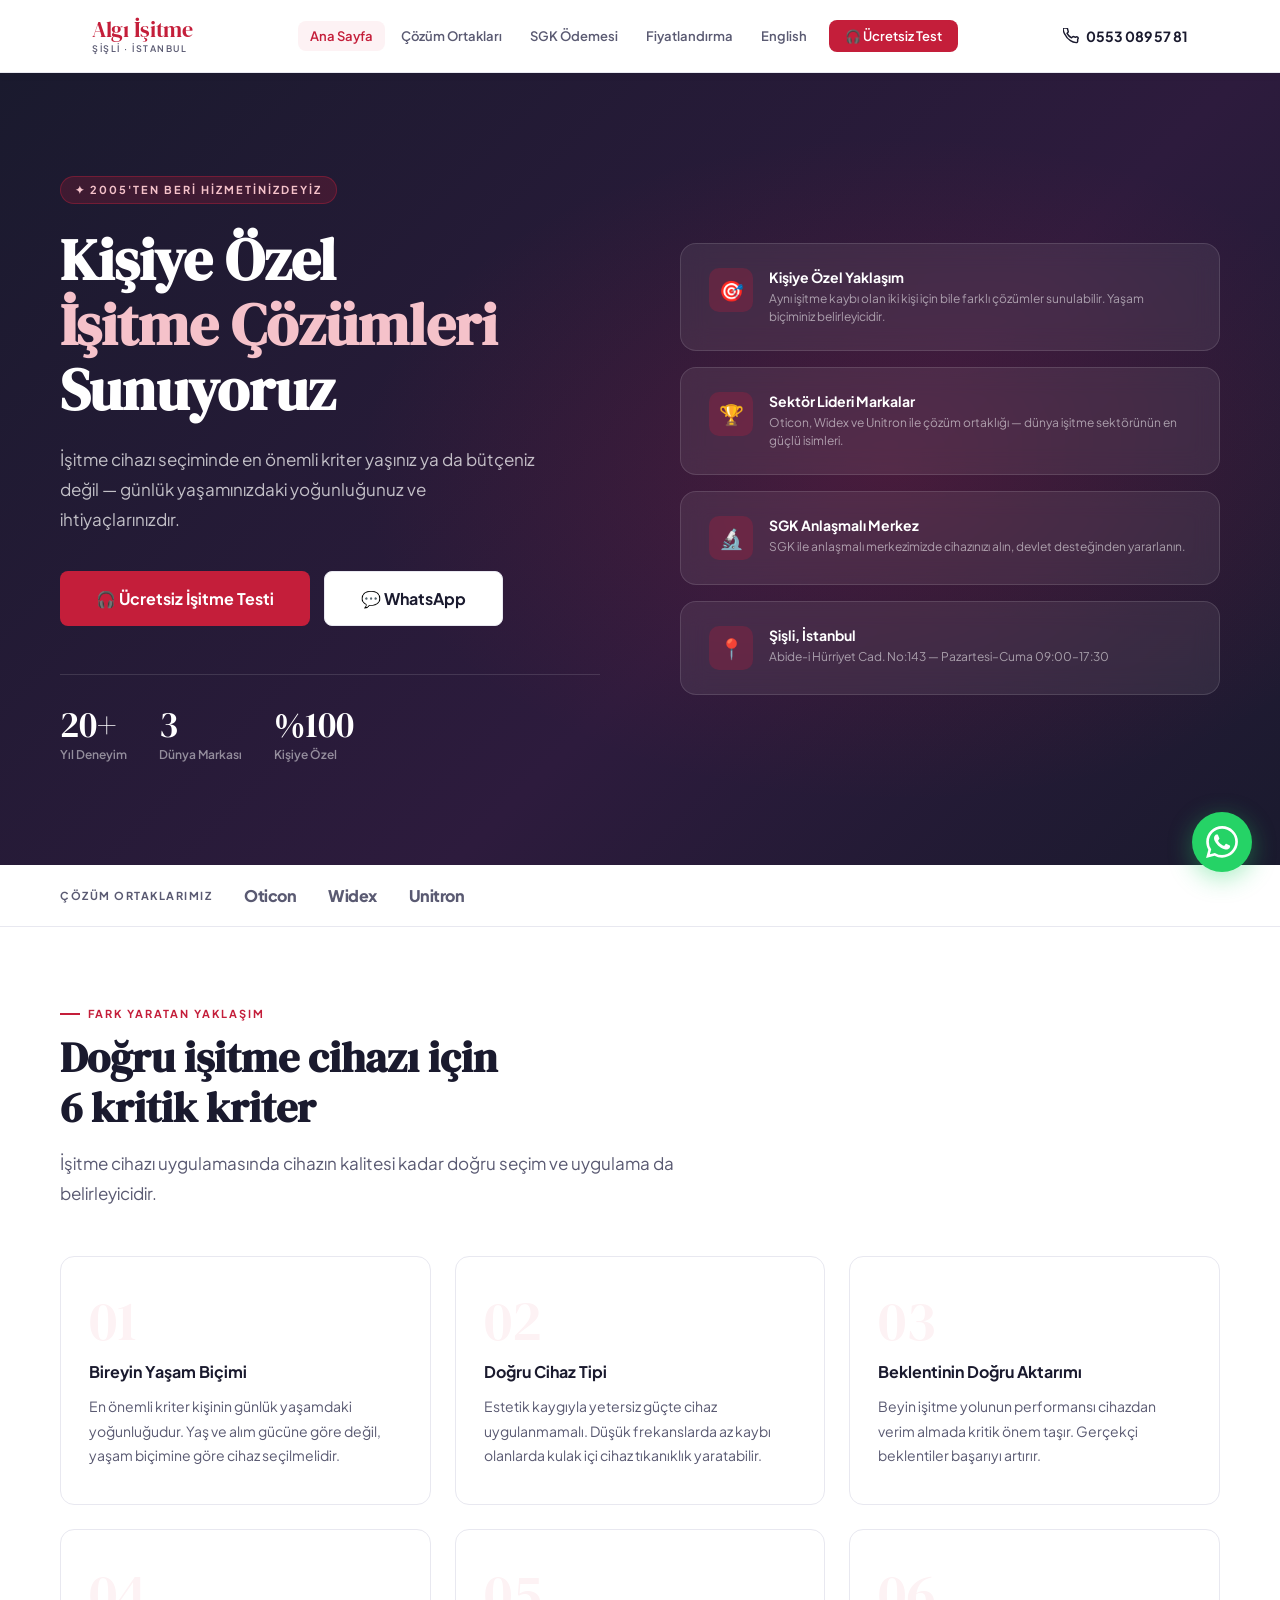
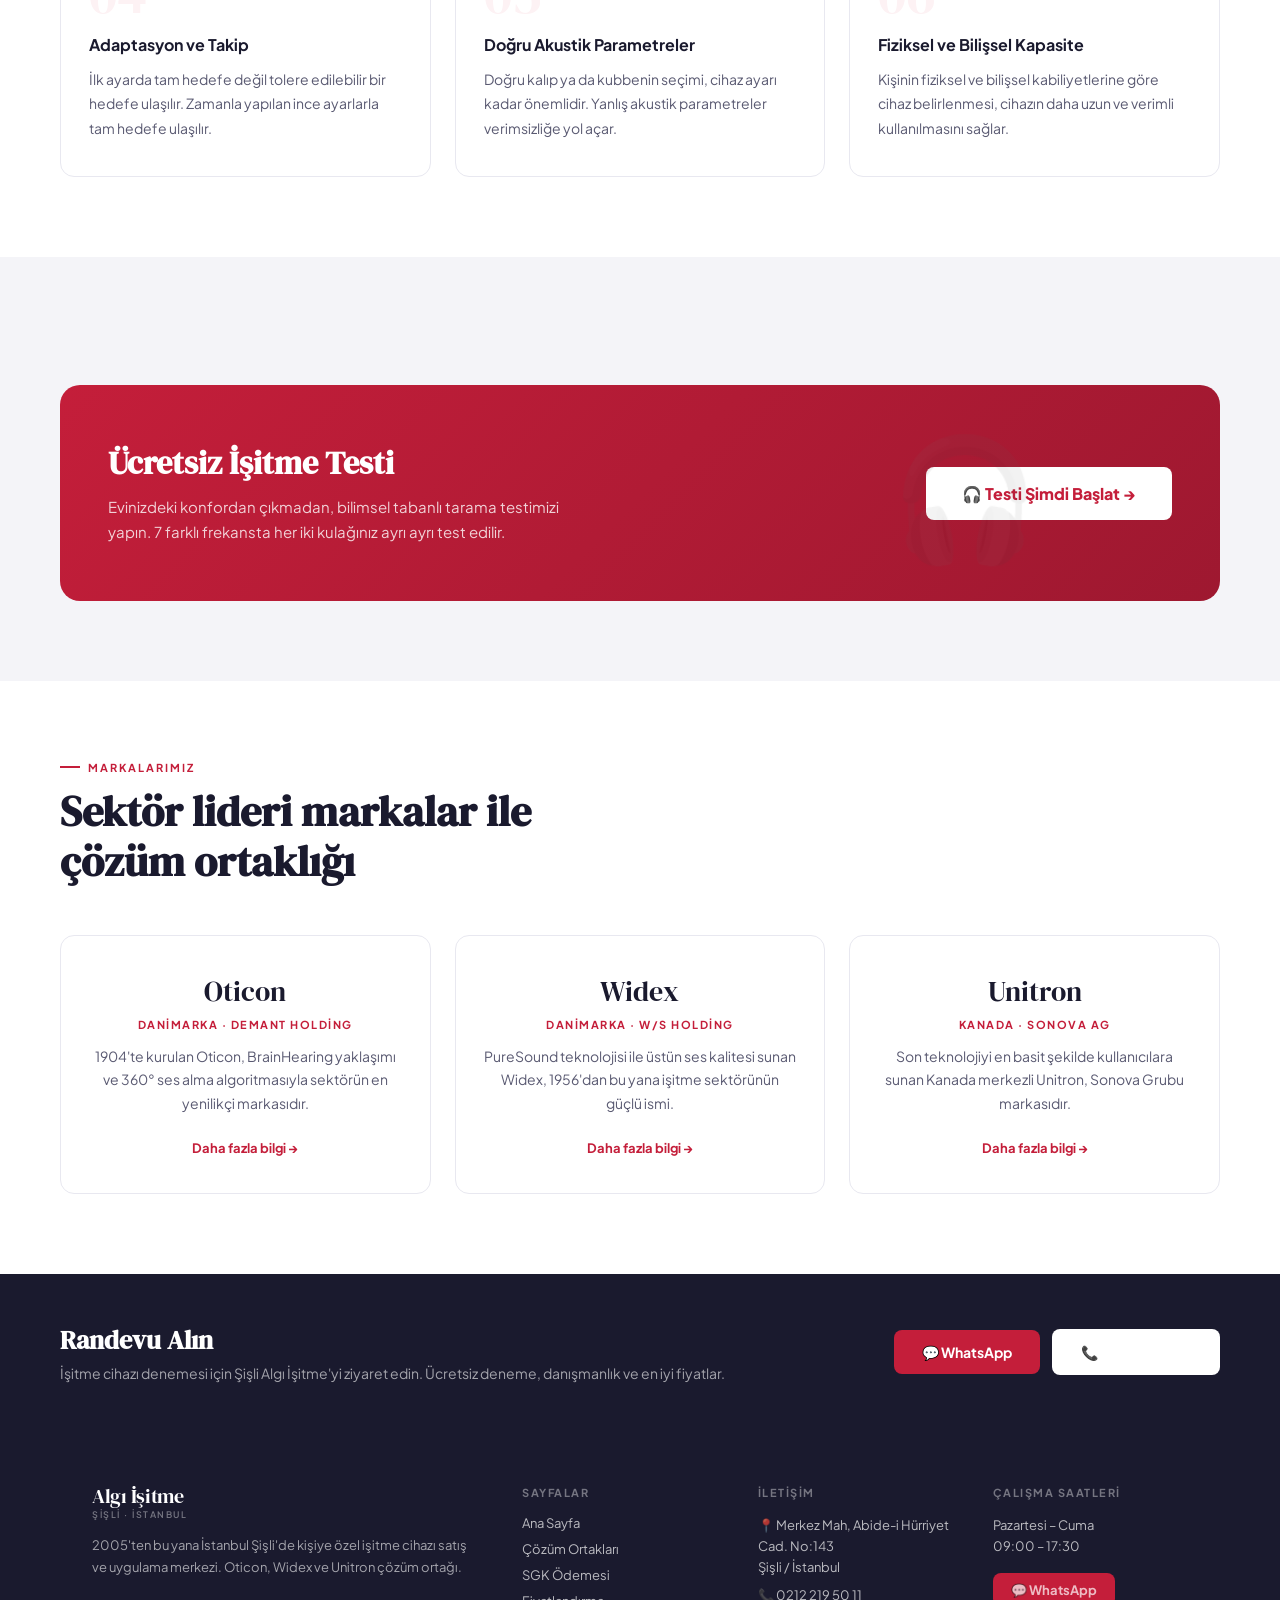
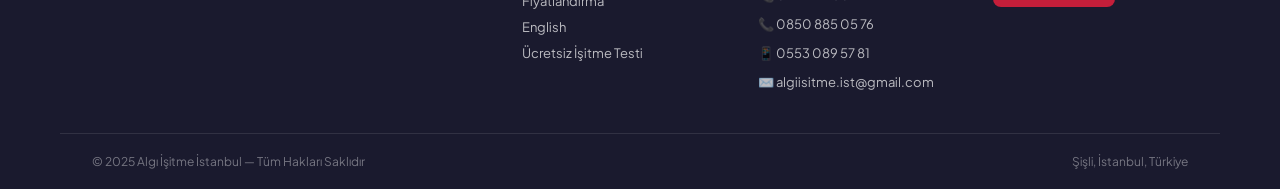
==== index.html @ 09e28bc9 "Add files via upload" ====
<!DOCTYPE html>
<html lang="tr">
<head>
<meta charset="UTF-8">
<meta name="viewport" content="width=device-width, initial-scale=1.0">
<title>Algı İşitme | Kişiye Özel İşitme Çözümleri — Şişli, İstanbul</title>
<meta name="description" content="2005'ten bu yana İstanbul Şişli'de kişiye özel işitme cihazı satış ve uygulama merkezi. Oticon, Widex, Unitron çözüm ortaklığı.">
<link rel="stylesheet" href="_shared.css">
<style>
/* ── HERO ── */
.hero {
  background: linear-gradient(135deg, #1a1a2e 0%, #2d1b3d 60%, #1a1a2e 100%);
  min-height: 88vh;
  display: flex;
  align-items: center;
  padding: 80px 32px;
  position: relative;
  overflow: hidden;
}
.hero::before {
  content: '';
  position: absolute;
  inset: 0;
  background: radial-gradient(ellipse 60% 60% at 70% 50%, rgba(196,30,58,.18) 0%, transparent 70%);
}
.hero-inner {
  max-width: 1160px;
  margin: 0 auto;
  display: grid;
  grid-template-columns: 1fr 1fr;
  gap: 80px;
  align-items: center;
  position: relative;
  z-index: 1;
  width: 100%;
}
.hero-badge {
  display: inline-flex;
  align-items: center;
  gap: 8px;
  background: rgba(196,30,58,.2);
  border: 1px solid rgba(196,30,58,.4);
  color: #f5c2ca;
  font-size: 11px;
  font-weight: 700;
  letter-spacing: 2px;
  text-transform: uppercase;
  padding: 6px 14px;
  border-radius: 20px;
  margin-bottom: 24px;
}
.hero h1 {
  font-family: 'DM Serif Display', serif;
  font-size: clamp(36px, 5vw, 58px);
  color: white;
  line-height: 1.12;
  margin-bottom: 22px;
}
.hero h1 em { color: #f5c2ca; font-style: normal; }
.hero-lead {
  font-size: 17px;
  color: rgba(255,255,255,.72);
  line-height: 1.75;
  margin-bottom: 36px;
  max-width: 480px;
}
.hero-actions { display: flex; gap: 14px; flex-wrap: wrap; }
.hero-stats {
  display: flex;
  gap: 32px;
  margin-top: 48px;
  padding-top: 32px;
  border-top: 1px solid rgba(255,255,255,.12);
}
.hero-stat-num {
  font-family: 'DM Serif Display', serif;
  font-size: 36px;
  color: white;
  line-height: 1;
  margin-bottom: 4px;
}
.hero-stat-lbl { font-size: 12px; color: rgba(255,255,255,.5); font-weight: 600; }

/* Hero sağ taraf - görsel kutu */
.hero-visual {
  display: flex;
  flex-direction: column;
  gap: 16px;
}
.hero-card {
  background: rgba(255,255,255,.07);
  border: 1px solid rgba(255,255,255,.12);
  border-radius: 16px;
  padding: 24px 28px;
  backdrop-filter: blur(12px);
  display: flex;
  align-items: flex-start;
  gap: 16px;
  transition: all .2s;
}
.hero-card:hover { background: rgba(255,255,255,.11); transform: translateX(4px); }
.hero-card-icon {
  width: 44px;
  height: 44px;
  border-radius: 10px;
  background: rgba(196,30,58,.25);
  display: flex;
  align-items: center;
  justify-content: center;
  font-size: 20px;
  flex-shrink: 0;
}
.hero-card-title { font-size: 14px; font-weight: 700; color: white; margin-bottom: 4px; }
.hero-card-text { font-size: 12px; color: rgba(255,255,255,.55); line-height: 1.5; }

/* ── BRANDS ── */
.brands-bar {
  background: var(--white);
  border-bottom: 1px solid var(--border);
  padding: 20px 32px;
}
.brands-inner {
  max-width: 1160px;
  margin: 0 auto;
  display: flex;
  align-items: center;
  gap: 32px;
  flex-wrap: wrap;
}
.brands-label { font-size: 11px; font-weight: 700; letter-spacing: 1.5px; text-transform: uppercase; color: var(--gray-mid); white-space: nowrap; }
.brands-list { display: flex; gap: 32px; align-items: center; flex-wrap: wrap; }
.brand-item { font-size: 16px; font-weight: 800; color: var(--gray-mid); letter-spacing: -.5px; transition: color .15s; }
.brand-item:hover { color: var(--red); }

/* ── ÇÖZÜM KARTLARI ── */
.solutions-grid {
  display: grid;
  grid-template-columns: repeat(3, 1fr);
  gap: 24px;
  margin-top: 48px;
}
.sol-card {
  background: var(--white);
  border-radius: var(--radius);
  padding: 36px 28px;
  border: 1px solid var(--border);
  transition: all .22s;
  position: relative;
  overflow: hidden;
}
.sol-card::before {
  content: '';
  position: absolute;
  top: 0; left: 0; right: 0;
  height: 3px;
  background: var(--red);
  transform: scaleX(0);
  transform-origin: left;
  transition: transform .3s;
}
.sol-card:hover { box-shadow: var(--shadow-md); transform: translateY(-4px); }
.sol-card:hover::before { transform: scaleX(1); }
.sol-num {
  font-family: 'DM Serif Display', serif;
  font-size: 56px;
  color: var(--red-light);
  line-height: 1;
  margin-bottom: 12px;
  user-select: none;
}
.sol-title { font-size: 16px; font-weight: 700; color: var(--gray); margin-bottom: 12px; }
.sol-text { font-size: 14px; color: var(--gray-mid); line-height: 1.75; }

/* ── TEST CTA ── */
.test-cta {
  background: linear-gradient(135deg, var(--red) 0%, #9e1830 100%);
  border-radius: 20px;
  padding: 56px 48px;
  display: flex;
  align-items: center;
  justify-content: space-between;
  gap: 32px;
  flex-wrap: wrap;
  margin-top: 48px;
  position: relative;
  overflow: hidden;
}
.test-cta::before {
  content: '🎧';
  position: absolute;
  right: 180px;
  top: 50%;
  transform: translateY(-50%);
  font-size: 120px;
  opacity: .08;
}
.test-cta h2 {
  font-family: 'DM Serif Display', serif;
  font-size: 32px;
  color: white;
  margin-bottom: 10px;
}
.test-cta p { color: rgba(255,255,255,.8); font-size: 15px; max-width: 480px; line-height: 1.65; }
.test-cta .btn { background: white; color: var(--red); font-weight: 800; }
.test-cta .btn:hover { background: var(--gray); color: white; }

/* ── MARKALAR ── */
.partner-grid {
  display: grid;
  grid-template-columns: repeat(3, 1fr);
  gap: 24px;
  margin-top: 48px;
}
.partner-card {
  background: var(--white);
  border-radius: var(--radius);
  padding: 36px 28px;
  border: 1px solid var(--border);
  text-align: center;
  transition: all .22s;
}
.partner-card:hover { box-shadow: var(--shadow-md); transform: translateY(-3px); }
.partner-name {
  font-family: 'DM Serif Display', serif;
  font-size: 28px;
  color: var(--gray);
  margin-bottom: 8px;
}
.partner-origin { font-size: 11px; font-weight: 700; letter-spacing: 1.5px; text-transform: uppercase; color: var(--red); margin-bottom: 14px; }
.partner-desc { font-size: 14px; color: var(--gray-mid); line-height: 1.7; margin-bottom: 20px; }
.partner-link { font-size: 13px; font-weight: 700; color: var(--red); text-decoration: none; }
.partner-link:hover { text-decoration: underline; }

/* ── İLETİŞİM BANDI ── */
.contact-band {
  background: var(--gray);
  padding: 48px 32px;
}
.contact-band-inner {
  max-width: 1160px;
  margin: 0 auto;
  display: flex;
  align-items: center;
  justify-content: space-between;
  gap: 32px;
  flex-wrap: wrap;
}
.contact-band h3 {
  font-family: 'DM Serif Display', serif;
  font-size: 26px;
  color: white;
  margin-bottom: 6px;
}
.contact-band p { font-size: 14px; color: rgba(255,255,255,.6); }
.contact-band-actions { display: flex; gap: 12px; align-items: center; flex-wrap: wrap; }

@media (max-width: 900px) {
  .hero-inner { grid-template-columns: 1fr; gap: 40px; }
  .hero-visual { display: none; }
  .solutions-grid, .partner-grid { grid-template-columns: 1fr 1fr; }
}
@media (max-width: 600px) {
  .hero { min-height: auto; padding: 60px 20px; }
  .hero-stats { gap: 24px; }
  .solutions-grid, .partner-grid { grid-template-columns: 1fr; }
  .test-cta { padding: 36px 28px; }
  .test-cta h2 { font-size: 24px; }
  .contact-band-inner { flex-direction: column; text-align: center; }
  .brands-inner { gap: 16px; }
}
</style>
</head>
<body>

<!-- HEADER -->
<header class="site-header">
  <div class="header-inner">
    <a href="index.html" class="logo-link">
      <img src="LOGO.png" alt="Algı İşitme" class="logo-img" onerror="this.style.display='none'">
      <div>
        <span class="logo-text">Algı İşitme</span>
        <span class="logo-sub">Şişli · İstanbul</span>
      </div>
    </a>
    <nav id="mainNav">
      <a href="index.html" class="nav-link active">Ana Sayfa</a>
      <a href="cozum-ortaklari.html" class="nav-link">Çözüm Ortakları</a>
      <a href="sgk.html" class="nav-link">SGK Ödemesi</a>
      <a href="fiyatlandirma.html" class="nav-link">Fiyatlandırma</a>
      <a href="english.html" class="nav-link">English</a>
      <a href="isitme-testi.html" class="nav-link nav-cta">🎧 Ücretsiz Test</a>
    </nav>
    <a href="tel:+905530895781" class="phone-header">
      <svg width="16" height="16" viewBox="0 0 24 24" fill="none" stroke="currentColor" stroke-width="2.2" stroke-linecap="round" stroke-linejoin="round"><path d="M22 16.92v3a2 2 0 01-2.18 2 19.79 19.79 0 01-8.63-3.07A19.5 19.5 0 013.07 9.8a19.79 19.79 0 01-3.07-8.67A2 2 0 012 .16h3a2 2 0 012 1.72c.127.96.361 1.903.7 2.81a2 2 0 01-.45 2.11L6.09 8a16 16 0 006.77 6.77l1.27-1.27a2 2 0 012.11-.45c.907.339 1.85.573 2.81.7A2 2 0 0122 16.92z"/></svg>
      <span>0553 089 57 81</span>
    </a>
    <button class="nav-toggle" onclick="document.getElementById('mainNav').classList.toggle('open')" aria-label="Menü">
      <span></span><span></span><span></span>
    </button>
  </div>
</header>

<!-- HERO -->
<section class="hero">
  <div class="hero-inner">
    <div class="hero-content">
      <div class="hero-badge">✦ 2005'ten beri hizmetinizdeyiz</div>
      <h1>Kişiye Özel<br><em>İşitme Çözümleri</em><br>Sunuyoruz</h1>
      <p class="hero-lead">İşitme cihazı seçiminde en önemli kriter yaşınız ya da bütçeniz değil — günlük yaşamınızdaki yoğunluğunuz ve ihtiyaçlarınızdır.</p>
      <div class="hero-actions">
        <a href="isitme-testi.html" class="btn btn-primary btn-lg">🎧 Ücretsiz İşitme Testi</a>
        <a href="https://wa.me/905530895781" class="btn btn-ghost btn-lg" target="_blank">💬 WhatsApp</a>
      </div>
      <div class="hero-stats">
        <div><div class="hero-stat-num">20+</div><div class="hero-stat-lbl">Yıl Deneyim</div></div>
        <div><div class="hero-stat-num">3</div><div class="hero-stat-lbl">Dünya Markası</div></div>
        <div><div class="hero-stat-num">%100</div><div class="hero-stat-lbl">Kişiye Özel</div></div>
      </div>
    </div>
    <div class="hero-visual">
      <div class="hero-card">
        <div class="hero-card-icon">🎯</div>
        <div>
          <div class="hero-card-title">Kişiye Özel Yaklaşım</div>
          <div class="hero-card-text">Aynı işitme kaybı olan iki kişi için bile farklı çözümler sunulabilir. Yaşam biçiminiz belirleyicidir.</div>
        </div>
      </div>
      <div class="hero-card">
        <div class="hero-card-icon">🏆</div>
        <div>
          <div class="hero-card-title">Sektör Lideri Markalar</div>
          <div class="hero-card-text">Oticon, Widex ve Unitron ile çözüm ortaklığı — dünya işitme sektörünün en güçlü isimleri.</div>
        </div>
      </div>
      <div class="hero-card">
        <div class="hero-card-icon">🔬</div>
        <div>
          <div class="hero-card-title">SGK Anlaşmalı Merkez</div>
          <div class="hero-card-text">SGK ile anlaşmalı merkezimizde cihazınızı alın, devlet desteğinden yararlanın.</div>
        </div>
      </div>
      <div class="hero-card">
        <div class="hero-card-icon">📍</div>
        <div>
          <div class="hero-card-title">Şişli, İstanbul</div>
          <div class="hero-card-text">Abide-i Hürriyet Cad. No:143 — Pazartesi–Cuma 09:00–17:30</div>
        </div>
      </div>
    </div>
  </div>
</section>

<!-- BRANDS BAR -->
<div class="brands-bar">
  <div class="brands-inner">
    <span class="brands-label">Çözüm Ortaklarımız</span>
    <div class="brands-list">
      <span class="brand-item">Oticon</span>
      <span class="brand-item">Widex</span>
      <span class="brand-item">Unitron</span>
    </div>
  </div>
</div>

<!-- ÇÖZÜM YAKLAŞIMI -->
<section class="section section-white">
  <div class="section-inner">
    <div class="section-label">Fark Yaratan Yaklaşım</div>
    <h2 class="section-title">Doğru işitme cihazı için<br>6 kritik kriter</h2>
    <p class="section-lead">İşitme cihazı uygulamasında cihazın kalitesi kadar doğru seçim ve uygulama da belirleyicidir.</p>

    <div class="solutions-grid">
      <div class="sol-card">
        <div class="sol-num">01</div>
        <div class="sol-title">Bireyin Yaşam Biçimi</div>
        <div class="sol-text">En önemli kriter kişinin günlük yaşamdaki yoğunluğudur. Yaş ve alım gücüne göre değil, yaşam biçimine göre cihaz seçilmelidir.</div>
      </div>
      <div class="sol-card">
        <div class="sol-num">02</div>
        <div class="sol-title">Doğru Cihaz Tipi</div>
        <div class="sol-text">Estetik kaygıyla yetersiz güçte cihaz uygulanmamalı. Düşük frekanslarda az kaybı olanlarda kulak içi cihaz tıkanıklık yaratabilir.</div>
      </div>
      <div class="sol-card">
        <div class="sol-num">03</div>
        <div class="sol-title">Beklentinin Doğru Aktarımı</div>
        <div class="sol-text">Beyin işitme yolunun performansı cihazdan verim almada kritik önem taşır. Gerçekçi beklentiler başarıyı artırır.</div>
      </div>
      <div class="sol-card">
        <div class="sol-num">04</div>
        <div class="sol-title">Adaptasyon ve Takip</div>
        <div class="sol-text">İlk ayarda tam hedefe değil tolere edilebilir bir hedefe ulaşılır. Zamanla yapılan ince ayarlarla tam hedefe ulaşılır.</div>
      </div>
      <div class="sol-card">
        <div class="sol-num">05</div>
        <div class="sol-title">Doğru Akustik Parametreler</div>
        <div class="sol-text">Doğru kalıp ya da kubbenin seçimi, cihaz ayarı kadar önemlidir. Yanlış akustik parametreler verimsizliğe yol açar.</div>
      </div>
      <div class="sol-card">
        <div class="sol-num">06</div>
        <div class="sol-title">Fiziksel ve Bilişsel Kapasite</div>
        <div class="sol-text">Kişinin fiziksel ve bilişsel kabiliyetlerine göre cihaz belirlenmesi, cihazın daha uzun ve verimli kullanılmasını sağlar.</div>
      </div>
    </div>
  </div>
</section>

<!-- ÜCRETSİZ TEST CTA -->
<section class="section section-gray">
  <div class="section-inner">
    <div class="test-cta">
      <div>
        <h2>Ücretsiz İşitme Testi</h2>
        <p>Evinizdeki konfordan çıkmadan, bilimsel tabanlı tarama testimizi yapın. 7 farklı frekansta her iki kulağınız ayrı ayrı test edilir.</p>
      </div>
      <a href="isitme-testi.html" class="btn btn-lg">🎧 Testi Şimdi Başlat →</a>
    </div>
  </div>
</section>

<!-- ÇÖZÜM ORTAKLARI -->
<section class="section section-white">
  <div class="section-inner">
    <div class="section-label">Markalarımız</div>
    <h2 class="section-title">Sektör lideri markalar ile<br>çözüm ortaklığı</h2>
    <div class="partner-grid">
      <div class="partner-card">
        <div class="partner-name">Oticon</div>
        <div class="partner-origin">Danimarka · Demant Holding</div>
        <p class="partner-desc">1904'te kurulan Oticon, BrainHearing yaklaşımı ve 360° ses alma algoritmasıyla sektörün en yenilikçi markasıdır.</p>
        <a href="cozum-ortaklari.html" class="partner-link">Daha fazla bilgi →</a>
      </div>
      <div class="partner-card">
        <div class="partner-name">Widex</div>
        <div class="partner-origin">Danimarka · W/S Holding</div>
        <p class="partner-desc">PureSound teknolojisi ile üstün ses kalitesi sunan Widex, 1956'dan bu yana işitme sektörünün güçlü ismi.</p>
        <a href="cozum-ortaklari.html" class="partner-link">Daha fazla bilgi →</a>
      </div>
      <div class="partner-card">
        <div class="partner-name">Unitron</div>
        <div class="partner-origin">Kanada · Sonova AG</div>
        <p class="partner-desc">Son teknolojiyi en basit şekilde kullanıcılara sunan Kanada merkezli Unitron, Sonova Grubu markasıdır.</p>
        <a href="cozum-ortaklari.html" class="partner-link">Daha fazla bilgi →</a>
      </div>
    </div>
  </div>
</section>

<!-- İLETİŞİM BANDI -->
<div class="contact-band">
  <div class="contact-band-inner">
    <div>
      <h3>Randevu Alın</h3>
      <p>İşitme cihazı denemesi için Şişli Algı İşitme'yi ziyaret edin. Ücretsiz deneme, danışmanlık ve en iyi fiyatlar.</p>
    </div>
    <div class="contact-band-actions">
      <a href="https://wa.me/905530895781" class="btn btn-primary" target="_blank">💬 WhatsApp</a>
      <a href="tel:+902122195011" class="btn btn-ghost" style="color:white;border-color:rgba(255,255,255,.3)">📞 0212 219 50 11</a>
    </div>
  </div>
</div>

<!-- FOOTER -->
<footer class="site-footer">
  <div class="footer-inner">
    <div class="footer-brand">
      <div class="logo-link" style="margin-bottom:14px">
        <div>
          <span class="logo-text">Algı İşitme</span>
          <span class="logo-sub" style="color:rgba(255,255,255,.4)">Şişli · İstanbul</span>
        </div>
      </div>
      <p>2005'ten bu yana İstanbul Şişli'de kişiye özel işitme cihazı satış ve uygulama merkezi. Oticon, Widex ve Unitron çözüm ortağı.</p>
    </div>
    <div class="footer-col">
      <h4>Sayfalar</h4>
      <a href="index.html">Ana Sayfa</a>
      <a href="cozum-ortaklari.html">Çözüm Ortakları</a>
      <a href="sgk.html">SGK Ödemesi</a>
      <a href="fiyatlandirma.html">Fiyatlandırma</a>
      <a href="english.html">English</a>
      <a href="isitme-testi.html">Ücretsiz İşitme Testi</a>
    </div>
    <div class="footer-col">
      <h4>İletişim</h4>
      <div class="footer-contact">📍 Merkez Mah, Abide-i Hürriyet Cad. No:143<br>Şişli / İstanbul</div>
      <div class="footer-contact">📞 0212 219 50 11</div>
      <div class="footer-contact">📞 0850 885 05 76</div>
      <div class="footer-contact">📱 0553 089 57 81</div>
      <div class="footer-contact">✉️ algiisitme.ist@gmail.com</div>
    </div>
    <div class="footer-col">
      <h4>Çalışma Saatleri</h4>
      <div class="footer-contact">Pazartesi – Cuma<br>09:00 – 17:30</div>
      <div style="margin-top:16px">
        <a href="https://wa.me/905530895781" class="btn btn-primary btn-sm" target="_blank" style="display:inline-flex">💬 WhatsApp</a>
      </div>
    </div>
  </div>
  <div class="footer-bottom">
    <span>© 2025 Algı İşitme İstanbul — Tüm Hakları Saklıdır</span>
    <span>Şişli, İstanbul, Türkiye</span>
  </div>
</footer>

<!-- WhatsApp Float -->
<a href="https://wa.me/905530895781" class="wa-float" target="_blank" title="WhatsApp ile ulaşın">
  <svg viewBox="0 0 24 24" xmlns="http://www.w3.org/2000/svg"><path d="M17.472 14.382c-.297-.149-1.758-.867-2.03-.967-.273-.099-.471-.148-.67.15-.197.297-.767.966-.94 1.164-.173.199-.347.223-.644.075-.297-.15-1.255-.463-2.39-1.475-.883-.788-1.48-1.761-1.653-2.059-.173-.297-.018-.458.13-.606.134-.133.298-.347.446-.52.149-.174.198-.298.298-.497.099-.198.05-.371-.025-.52-.075-.149-.669-1.612-.916-2.207-.242-.579-.487-.5-.669-.51-.173-.008-.371-.01-.57-.01-.198 0-.52.074-.792.372-.272.297-1.04 1.016-1.04 2.479 0 1.462 1.065 2.875 1.213 3.074.149.198 2.096 3.2 5.077 4.487.709.306 1.262.489 1.694.625.712.227 1.36.195 1.871.118.571-.085 1.758-.719 2.006-1.413.248-.694.248-1.289.173-1.413-.074-.124-.272-.198-.57-.347m-5.421 7.403h-.004a9.87 9.87 0 01-5.031-1.378l-.361-.214-3.741.982.998-3.648-.235-.374a9.86 9.86 0 01-1.51-5.26c.001-5.45 4.436-9.884 9.888-9.884 2.64 0 5.122 1.03 6.988 2.898a9.825 9.825 0 012.893 6.994c-.003 5.45-4.437 9.884-9.885 9.884m8.413-18.297A11.815 11.815 0 0012.05 0C5.495 0 .16 5.335.157 11.892c0 2.096.547 4.142 1.588 5.945L.057 24l6.305-1.654a11.882 11.882 0 005.683 1.448h.005c6.554 0 11.89-5.335 11.893-11.893a11.821 11.821 0 00-3.48-8.413z"/></svg>
</a>

</body>
</html>
---- _shared.css ----
/* ═══════════════════════════════════════════
   ALGI İŞİTME — SHARED STYLES
   ═══════════════════════════════════════════ */
@import url('https://fonts.googleapis.com/css2?family=Plus+Jakarta+Sans:wght@400;500;600;700;800&family=DM+Serif+Display:ital@0;1&display=swap');

:root {
  --red: #C41E3A;
  --red-dark: #9e1830;
  --red-light: #fdf2f4;
  --red-mid: #f5c2ca;
  --gray: #1a1a2e;
  --gray-mid: #5a5a72;
  --gray-light: #f4f4f8;
  --border: #e8e8f0;
  --white: #ffffff;
  --success: #0a7c4e;
  --success-light: #ecfaf4;
  --warning: #b45309;
  --warning-light: #fffbeb;
  --shadow-sm: 0 2px 8px rgba(26,26,46,.06);
  --shadow-md: 0 4px 24px rgba(26,26,46,.10);
  --shadow-lg: 0 12px 48px rgba(26,26,46,.14);
  --radius: 14px;
  --radius-sm: 8px;
}

*, *::before, *::after { margin: 0; padding: 0; box-sizing: border-box; }

html { scroll-behavior: smooth; }

body {
  font-family: 'Plus Jakarta Sans', sans-serif;
  background: #f8f8fc;
  color: var(--gray);
  min-height: 100vh;
  display: flex;
  flex-direction: column;
  -webkit-font-smoothing: antialiased;
}

/* ── HEADER ── */
.site-header {
  background: var(--white);
  border-bottom: 1px solid var(--border);
  position: sticky;
  top: 0;
  z-index: 200;
  box-shadow: var(--shadow-sm);
}
.header-inner {
  max-width: 1160px;
  margin: 0 auto;
  padding: 0 32px;
  height: 72px;
  display: flex;
  align-items: center;
  justify-content: space-between;
  gap: 24px;
}
.logo-link {
  display: flex;
  align-items: center;
  gap: 12px;
  text-decoration: none;
  flex-shrink: 0;
}
.logo-img {
  height: 48px;
  object-fit: contain;
  mix-blend-mode: multiply;
}
.logo-text {
  font-family: 'DM Serif Display', serif;
  font-size: 22px;
  color: var(--red);
  letter-spacing: -.3px;
  line-height: 1;
}
.logo-sub {
  font-size: 9px;
  font-weight: 600;
  letter-spacing: 1.5px;
  text-transform: uppercase;
  color: var(--gray-mid);
  display: block;
  margin-top: 2px;
}

nav { display: flex; align-items: center; gap: 4px; }
.nav-link {
  font-size: 13px;
  font-weight: 600;
  color: var(--gray-mid);
  text-decoration: none;
  padding: 7px 12px;
  border-radius: var(--radius-sm);
  transition: all .18s;
  white-space: nowrap;
}
.nav-link:hover { color: var(--red); background: var(--red-light); }
.nav-link.active { color: var(--red); background: var(--red-light); }
.nav-link.nav-cta {
  background: var(--red);
  color: var(--white);
  padding: 8px 16px;
  margin-left: 6px;
}
.nav-link.nav-cta:hover { background: var(--red-dark); transform: translateY(-1px); box-shadow: 0 4px 16px rgba(196,30,58,.3); }

/* Mobile nav toggle */
.nav-toggle { display: none; background: none; border: none; cursor: pointer; padding: 4px; }
.nav-toggle span {
  display: block; width: 24px; height: 2px; background: var(--gray);
  margin: 5px 0; border-radius: 2px; transition: all .2s;
}

.phone-header {
  display: flex;
  align-items: center;
  gap: 7px;
  font-size: 14px;
  font-weight: 700;
  color: var(--gray);
  text-decoration: none;
  white-space: nowrap;
}
.phone-header:hover { color: var(--red); }

/* ── FOOTER ── */
.site-footer {
  background: var(--gray);
  color: rgba(255,255,255,.75);
  margin-top: auto;
}
.footer-inner {
  max-width: 1160px;
  margin: 0 auto;
  padding: 56px 32px 32px;
  display: grid;
  grid-template-columns: 2fr 1fr 1fr 1fr;
  gap: 40px;
}
.footer-brand .logo-text { color: #fff; font-size: 20px; }
.footer-brand .logo-sub { color: rgba(255,255,255,.5); }
.footer-brand p { font-size: 13px; line-height: 1.7; margin-top: 14px; color: rgba(255,255,255,.6); }
.footer-col h4 { font-size: 11px; font-weight: 700; letter-spacing: 1.5px; text-transform: uppercase; color: rgba(255,255,255,.4); margin-bottom: 16px; }
.footer-col a {
  display: block; font-size: 13px; color: rgba(255,255,255,.7);
  text-decoration: none; margin-bottom: 10px; transition: color .15s;
}
.footer-col a:hover { color: #fff; }
.footer-col .footer-contact { font-size: 13px; color: rgba(255,255,255,.7); margin-bottom: 8px; line-height: 1.6; }
.footer-bottom {
  max-width: 1160px;
  margin: 0 auto;
  padding: 20px 32px;
  border-top: 1px solid rgba(255,255,255,.1);
  display: flex;
  justify-content: space-between;
  align-items: center;
  font-size: 12px;
  color: rgba(255,255,255,.4);
  flex-wrap: wrap;
  gap: 8px;
}

/* ── BUTTONS ── */
.btn {
  display: inline-flex;
  align-items: center;
  gap: 8px;
  padding: 13px 28px;
  border-radius: var(--radius-sm);
  font-family: 'Plus Jakarta Sans', sans-serif;
  font-size: 14px;
  font-weight: 700;
  cursor: pointer;
  border: none;
  text-decoration: none;
  transition: all .2s;
  white-space: nowrap;
}
.btn-primary { background: var(--red); color: var(--white); }
.btn-primary:hover { background: var(--red-dark); transform: translateY(-2px); box-shadow: 0 8px 24px rgba(196,30,58,.3); }
.btn-outline { background: transparent; color: var(--red); border: 2px solid var(--red); }
.btn-outline:hover { background: var(--red); color: var(--white); }
.btn-ghost { background: var(--white); color: var(--gray); border: 1.5px solid var(--border); }
.btn-ghost:hover { border-color: var(--red); color: var(--red); }
.btn-lg { padding: 16px 36px; font-size: 16px; }
.btn-sm { padding: 9px 18px; font-size: 13px; }

/* ── PAGE HEADER ── */
.page-hero {
  background: linear-gradient(135deg, var(--gray) 0%, #2d1b3d 100%);
  color: white;
  padding: 64px 32px 56px;
  text-align: center;
}
.page-hero-inner { max-width: 760px; margin: 0 auto; }
.page-badge {
  display: inline-flex;
  align-items: center;
  gap: 6px;
  font-size: 11px;
  font-weight: 700;
  letter-spacing: 2px;
  text-transform: uppercase;
  color: var(--red-mid);
  margin-bottom: 16px;
}
.page-badge::before { content: ''; display: block; width: 20px; height: 2px; background: var(--red); }
.page-hero h1 {
  font-family: 'DM Serif Display', serif;
  font-size: clamp(32px, 5vw, 52px);
  line-height: 1.15;
  margin-bottom: 16px;
}
.page-hero p { font-size: 17px; color: rgba(255,255,255,.75); line-height: 1.7; }

/* ── SECTION ── */
.section { padding: 80px 32px; }
.section-inner { max-width: 1160px; margin: 0 auto; }
.section-sm { padding: 48px 32px; }
.section-gray { background: var(--gray-light); }
.section-white { background: var(--white); }

.section-label {
  font-size: 11px;
  font-weight: 700;
  letter-spacing: 2px;
  text-transform: uppercase;
  color: var(--red);
  margin-bottom: 12px;
  display: flex;
  align-items: center;
  gap: 8px;
}
.section-label::before { content: ''; display: block; width: 20px; height: 2px; background: var(--red); }
.section-title {
  font-family: 'DM Serif Display', serif;
  font-size: clamp(28px, 4vw, 42px);
  line-height: 1.2;
  color: var(--gray);
  margin-bottom: 16px;
}
.section-lead { font-size: 17px; color: var(--gray-mid); line-height: 1.75; max-width: 640px; }

/* ── CARDS ── */
.card {
  background: var(--white);
  border-radius: var(--radius);
  padding: 32px;
  box-shadow: var(--shadow-sm);
  border: 1px solid var(--border);
  transition: all .22s;
}
.card:hover { box-shadow: var(--shadow-md); transform: translateY(-3px); }

/* ── WHATSAPP FLOAT ── */
.wa-float {
  position: fixed;
  bottom: 28px;
  right: 28px;
  width: 60px;
  height: 60px;
  border-radius: 50%;
  background: #25D366;
  display: flex;
  align-items: center;
  justify-content: center;
  box-shadow: 0 6px 24px rgba(37,211,102,.4);
  z-index: 999;
  transition: all .2s;
  text-decoration: none;
}
.wa-float:hover { transform: scale(1.1); box-shadow: 0 10px 32px rgba(37,211,102,.5); }
.wa-float svg { width: 32px; height: 32px; fill: white; }

/* ── RESPONSIVE ── */
@media (max-width: 900px) {
  .footer-inner { grid-template-columns: 1fr 1fr; }
}
@media (max-width: 640px) {
  .header-inner { padding: 0 20px; }
  nav { display: none; }
  nav.open { display: flex; flex-direction: column; position: absolute; top: 72px; left: 0; right: 0; background: white; padding: 16px; border-bottom: 1px solid var(--border); box-shadow: var(--shadow-md); }
  .nav-toggle { display: block; }
  .phone-header span { display: none; }
  .section { padding: 56px 20px; }
  .footer-inner { grid-template-columns: 1fr; padding: 40px 20px 20px; }
  .footer-bottom { padding: 16px 20px; }
  .page-hero { padding: 48px 20px 40px; }
}
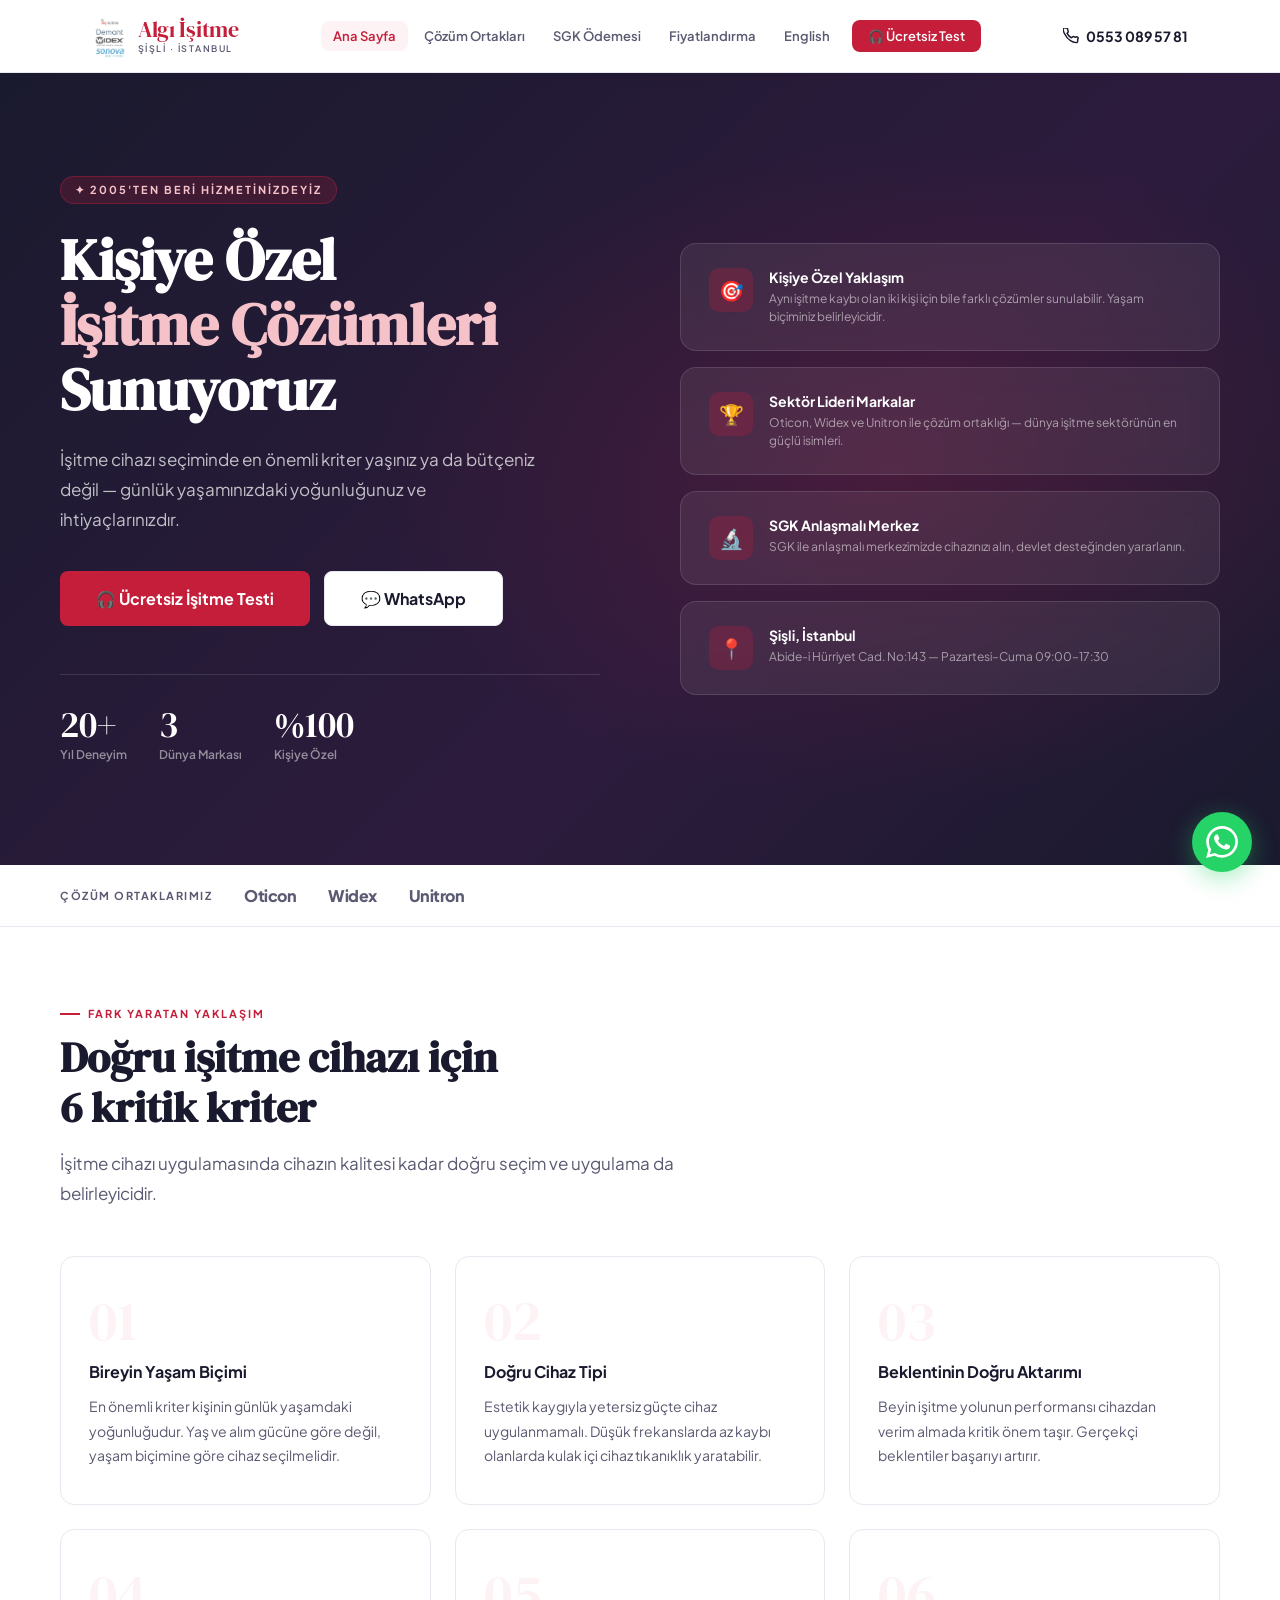
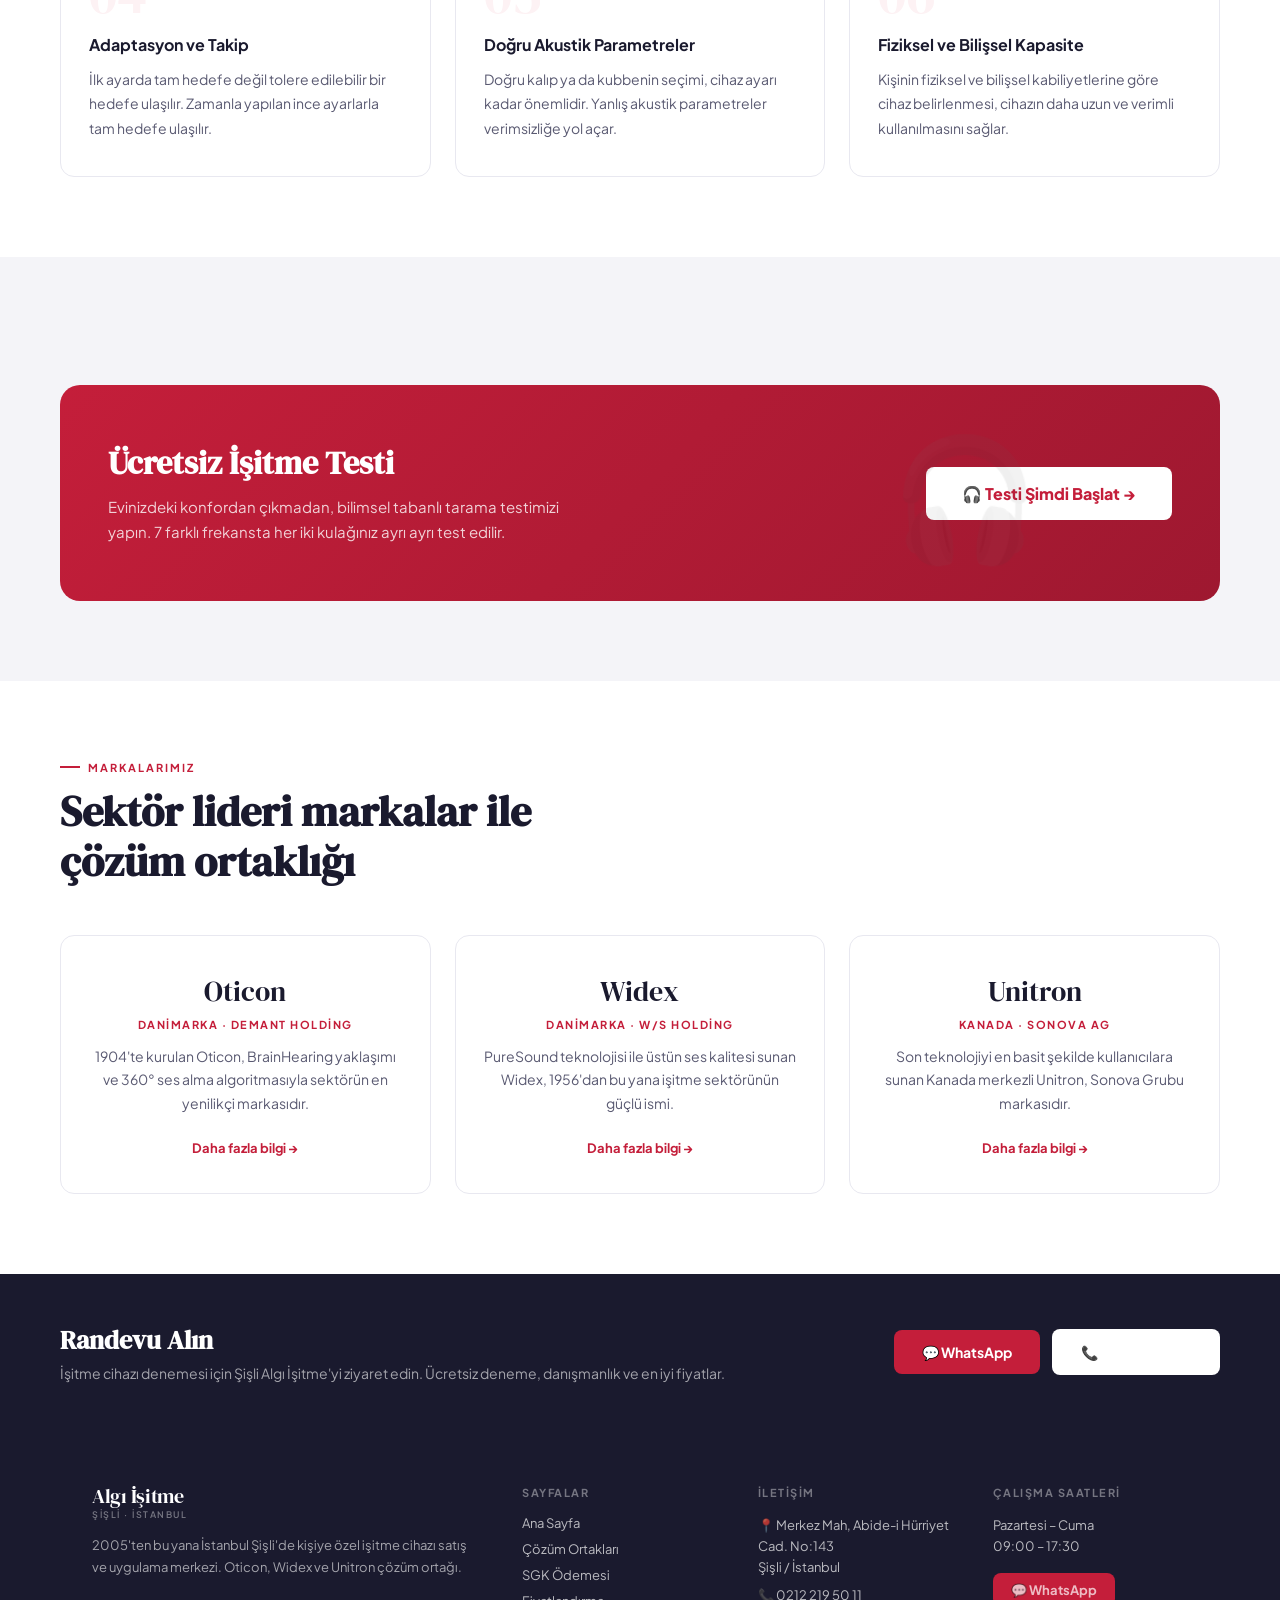
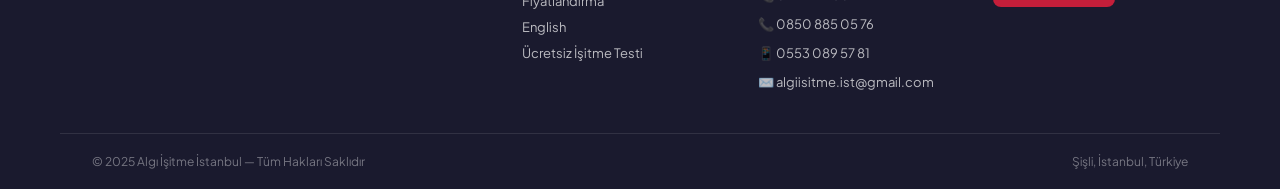
==== commit c028f595: "Add files via upload" ====
--- a/index.html
+++ b/index.html
@@ -5,7 +5,7 @@
 <meta name="viewport" content="width=device-width, initial-scale=1.0">
 <title>Algı İşitme | Kişiye Özel İşitme Çözümleri — Şişli, İstanbul</title>
 <meta name="description" content="2005'ten bu yana İstanbul Şişli'de kişiye özel işitme cihazı satış ve uygulama merkezi. Oticon, Widex, Unitron çözüm ortaklığı.">
-<link rel="stylesheet" href="_shared.css">
+<link rel="stylesheet" href="shared.css">
 <style>
 /* ── HERO ── */
 .hero {
--- a/shared.css
+++ b/shared.css
@@ -0,0 +1,293 @@
+/* ═══════════════════════════════════════════
+   ALGI İŞİTME — SHARED STYLES
+   ═══════════════════════════════════════════ */
+@import url('https://fonts.googleapis.com/css2?family=Plus+Jakarta+Sans:wght@400;500;600;700;800&family=DM+Serif+Display:ital@0;1&display=swap');
+
+:root {
+  --red: #C41E3A;
+  --red-dark: #9e1830;
+  --red-light: #fdf2f4;
+  --red-mid: #f5c2ca;
+  --gray: #1a1a2e;
+  --gray-mid: #5a5a72;
+  --gray-light: #f4f4f8;
+  --border: #e8e8f0;
+  --white: #ffffff;
+  --success: #0a7c4e;
+  --success-light: #ecfaf4;
+  --warning: #b45309;
+  --warning-light: #fffbeb;
+  --shadow-sm: 0 2px 8px rgba(26,26,46,.06);
+  --shadow-md: 0 4px 24px rgba(26,26,46,.10);
+  --shadow-lg: 0 12px 48px rgba(26,26,46,.14);
+  --radius: 14px;
+  --radius-sm: 8px;
+}
+
+*, *::before, *::after { margin: 0; padding: 0; box-sizing: border-box; }
+
+html { scroll-behavior: smooth; }
+
+body {
+  font-family: 'Plus Jakarta Sans', sans-serif;
+  background: #f8f8fc;
+  color: var(--gray);
+  min-height: 100vh;
+  display: flex;
+  flex-direction: column;
+  -webkit-font-smoothing: antialiased;
+}
+
+/* ── HEADER ── */
+.site-header {
+  background: var(--white);
+  border-bottom: 1px solid var(--border);
+  position: sticky;
+  top: 0;
+  z-index: 200;
+  box-shadow: var(--shadow-sm);
+}
+.header-inner {
+  max-width: 1160px;
+  margin: 0 auto;
+  padding: 0 32px;
+  height: 72px;
+  display: flex;
+  align-items: center;
+  justify-content: space-between;
+  gap: 24px;
+}
+.logo-link {
+  display: flex;
+  align-items: center;
+  gap: 12px;
+  text-decoration: none;
+  flex-shrink: 0;
+}
+.logo-img {
+  height: 48px;
+  object-fit: contain;
+  mix-blend-mode: multiply;
+}
+.logo-text {
+  font-family: 'DM Serif Display', serif;
+  font-size: 22px;
+  color: var(--red);
+  letter-spacing: -.3px;
+  line-height: 1;
+}
+.logo-sub {
+  font-size: 9px;
+  font-weight: 600;
+  letter-spacing: 1.5px;
+  text-transform: uppercase;
+  color: var(--gray-mid);
+  display: block;
+  margin-top: 2px;
+}
+
+nav { display: flex; align-items: center; gap: 4px; }
+.nav-link {
+  font-size: 13px;
+  font-weight: 600;
+  color: var(--gray-mid);
+  text-decoration: none;
+  padding: 7px 12px;
+  border-radius: var(--radius-sm);
+  transition: all .18s;
+  white-space: nowrap;
+}
+.nav-link:hover { color: var(--red); background: var(--red-light); }
+.nav-link.active { color: var(--red); background: var(--red-light); }
+.nav-link.nav-cta {
+  background: var(--red);
+  color: var(--white);
+  padding: 8px 16px;
+  margin-left: 6px;
+}
+.nav-link.nav-cta:hover { background: var(--red-dark); transform: translateY(-1px); box-shadow: 0 4px 16px rgba(196,30,58,.3); }
+
+/* Mobile nav toggle */
+.nav-toggle { display: none; background: none; border: none; cursor: pointer; padding: 4px; }
+.nav-toggle span {
+  display: block; width: 24px; height: 2px; background: var(--gray);
+  margin: 5px 0; border-radius: 2px; transition: all .2s;
+}
+
+.phone-header {
+  display: flex;
+  align-items: center;
+  gap: 7px;
+  font-size: 14px;
+  font-weight: 700;
+  color: var(--gray);
+  text-decoration: none;
+  white-space: nowrap;
+}
+.phone-header:hover { color: var(--red); }
+
+/* ── FOOTER ── */
+.site-footer {
+  background: var(--gray);
+  color: rgba(255,255,255,.75);
+  margin-top: auto;
+}
+.footer-inner {
+  max-width: 1160px;
+  margin: 0 auto;
+  padding: 56px 32px 32px;
+  display: grid;
+  grid-template-columns: 2fr 1fr 1fr 1fr;
+  gap: 40px;
+}
+.footer-brand .logo-text { color: #fff; font-size: 20px; }
+.footer-brand .logo-sub { color: rgba(255,255,255,.5); }
+.footer-brand p { font-size: 13px; line-height: 1.7; margin-top: 14px; color: rgba(255,255,255,.6); }
+.footer-col h4 { font-size: 11px; font-weight: 700; letter-spacing: 1.5px; text-transform: uppercase; color: rgba(255,255,255,.4); margin-bottom: 16px; }
+.footer-col a {
+  display: block; font-size: 13px; color: rgba(255,255,255,.7);
+  text-decoration: none; margin-bottom: 10px; transition: color .15s;
+}
+.footer-col a:hover { color: #fff; }
+.footer-col .footer-contact { font-size: 13px; color: rgba(255,255,255,.7); margin-bottom: 8px; line-height: 1.6; }
+.footer-bottom {
+  max-width: 1160px;
+  margin: 0 auto;
+  padding: 20px 32px;
+  border-top: 1px solid rgba(255,255,255,.1);
+  display: flex;
+  justify-content: space-between;
+  align-items: center;
+  font-size: 12px;
+  color: rgba(255,255,255,.4);
+  flex-wrap: wrap;
+  gap: 8px;
+}
+
+/* ── BUTTONS ── */
+.btn {
+  display: inline-flex;
+  align-items: center;
+  gap: 8px;
+  padding: 13px 28px;
+  border-radius: var(--radius-sm);
+  font-family: 'Plus Jakarta Sans', sans-serif;
+  font-size: 14px;
+  font-weight: 700;
+  cursor: pointer;
+  border: none;
+  text-decoration: none;
+  transition: all .2s;
+  white-space: nowrap;
+}
+.btn-primary { background: var(--red); color: var(--white); }
+.btn-primary:hover { background: var(--red-dark); transform: translateY(-2px); box-shadow: 0 8px 24px rgba(196,30,58,.3); }
+.btn-outline { background: transparent; color: var(--red); border: 2px solid var(--red); }
+.btn-outline:hover { background: var(--red); color: var(--white); }
+.btn-ghost { background: var(--white); color: var(--gray); border: 1.5px solid var(--border); }
+.btn-ghost:hover { border-color: var(--red); color: var(--red); }
+.btn-lg { padding: 16px 36px; font-size: 16px; }
+.btn-sm { padding: 9px 18px; font-size: 13px; }
+
+/* ── PAGE HEADER ── */
+.page-hero {
+  background: linear-gradient(135deg, var(--gray) 0%, #2d1b3d 100%);
+  color: white;
+  padding: 64px 32px 56px;
+  text-align: center;
+}
+.page-hero-inner { max-width: 760px; margin: 0 auto; }
+.page-badge {
+  display: inline-flex;
+  align-items: center;
+  gap: 6px;
+  font-size: 11px;
+  font-weight: 700;
+  letter-spacing: 2px;
+  text-transform: uppercase;
+  color: var(--red-mid);
+  margin-bottom: 16px;
+}
+.page-badge::before { content: ''; display: block; width: 20px; height: 2px; background: var(--red); }
+.page-hero h1 {
+  font-family: 'DM Serif Display', serif;
+  font-size: clamp(32px, 5vw, 52px);
+  line-height: 1.15;
+  margin-bottom: 16px;
+}
+.page-hero p { font-size: 17px; color: rgba(255,255,255,.75); line-height: 1.7; }
+
+/* ── SECTION ── */
+.section { padding: 80px 32px; }
+.section-inner { max-width: 1160px; margin: 0 auto; }
+.section-sm { padding: 48px 32px; }
+.section-gray { background: var(--gray-light); }
+.section-white { background: var(--white); }
+
+.section-label {
+  font-size: 11px;
+  font-weight: 700;
+  letter-spacing: 2px;
+  text-transform: uppercase;
+  color: var(--red);
+  margin-bottom: 12px;
+  display: flex;
+  align-items: center;
+  gap: 8px;
+}
+.section-label::before { content: ''; display: block; width: 20px; height: 2px; background: var(--red); }
+.section-title {
+  font-family: 'DM Serif Display', serif;
+  font-size: clamp(28px, 4vw, 42px);
+  line-height: 1.2;
+  color: var(--gray);
+  margin-bottom: 16px;
+}
+.section-lead { font-size: 17px; color: var(--gray-mid); line-height: 1.75; max-width: 640px; }
+
+/* ── CARDS ── */
+.card {
+  background: var(--white);
+  border-radius: var(--radius);
+  padding: 32px;
+  box-shadow: var(--shadow-sm);
+  border: 1px solid var(--border);
+  transition: all .22s;
+}
+.card:hover { box-shadow: var(--shadow-md); transform: translateY(-3px); }
+
+/* ── WHATSAPP FLOAT ── */
+.wa-float {
+  position: fixed;
+  bottom: 28px;
+  right: 28px;
+  width: 60px;
+  height: 60px;
+  border-radius: 50%;
+  background: #25D366;
+  display: flex;
+  align-items: center;
+  justify-content: center;
+  box-shadow: 0 6px 24px rgba(37,211,102,.4);
+  z-index: 999;
+  transition: all .2s;
+  text-decoration: none;
+}
+.wa-float:hover { transform: scale(1.1); box-shadow: 0 10px 32px rgba(37,211,102,.5); }
+.wa-float svg { width: 32px; height: 32px; fill: white; }
+
+/* ── RESPONSIVE ── */
+@media (max-width: 900px) {
+  .footer-inner { grid-template-columns: 1fr 1fr; }
+}
+@media (max-width: 640px) {
+  .header-inner { padding: 0 20px; }
+  nav { display: none; }
+  nav.open { display: flex; flex-direction: column; position: absolute; top: 72px; left: 0; right: 0; background: white; padding: 16px; border-bottom: 1px solid var(--border); box-shadow: var(--shadow-md); }
+  .nav-toggle { display: block; }
+  .phone-header span { display: none; }
+  .section { padding: 56px 20px; }
+  .footer-inner { grid-template-columns: 1fr; padding: 40px 20px 20px; }
+  .footer-bottom { padding: 16px 20px; }
+  .page-hero { padding: 48px 20px 40px; }
+}
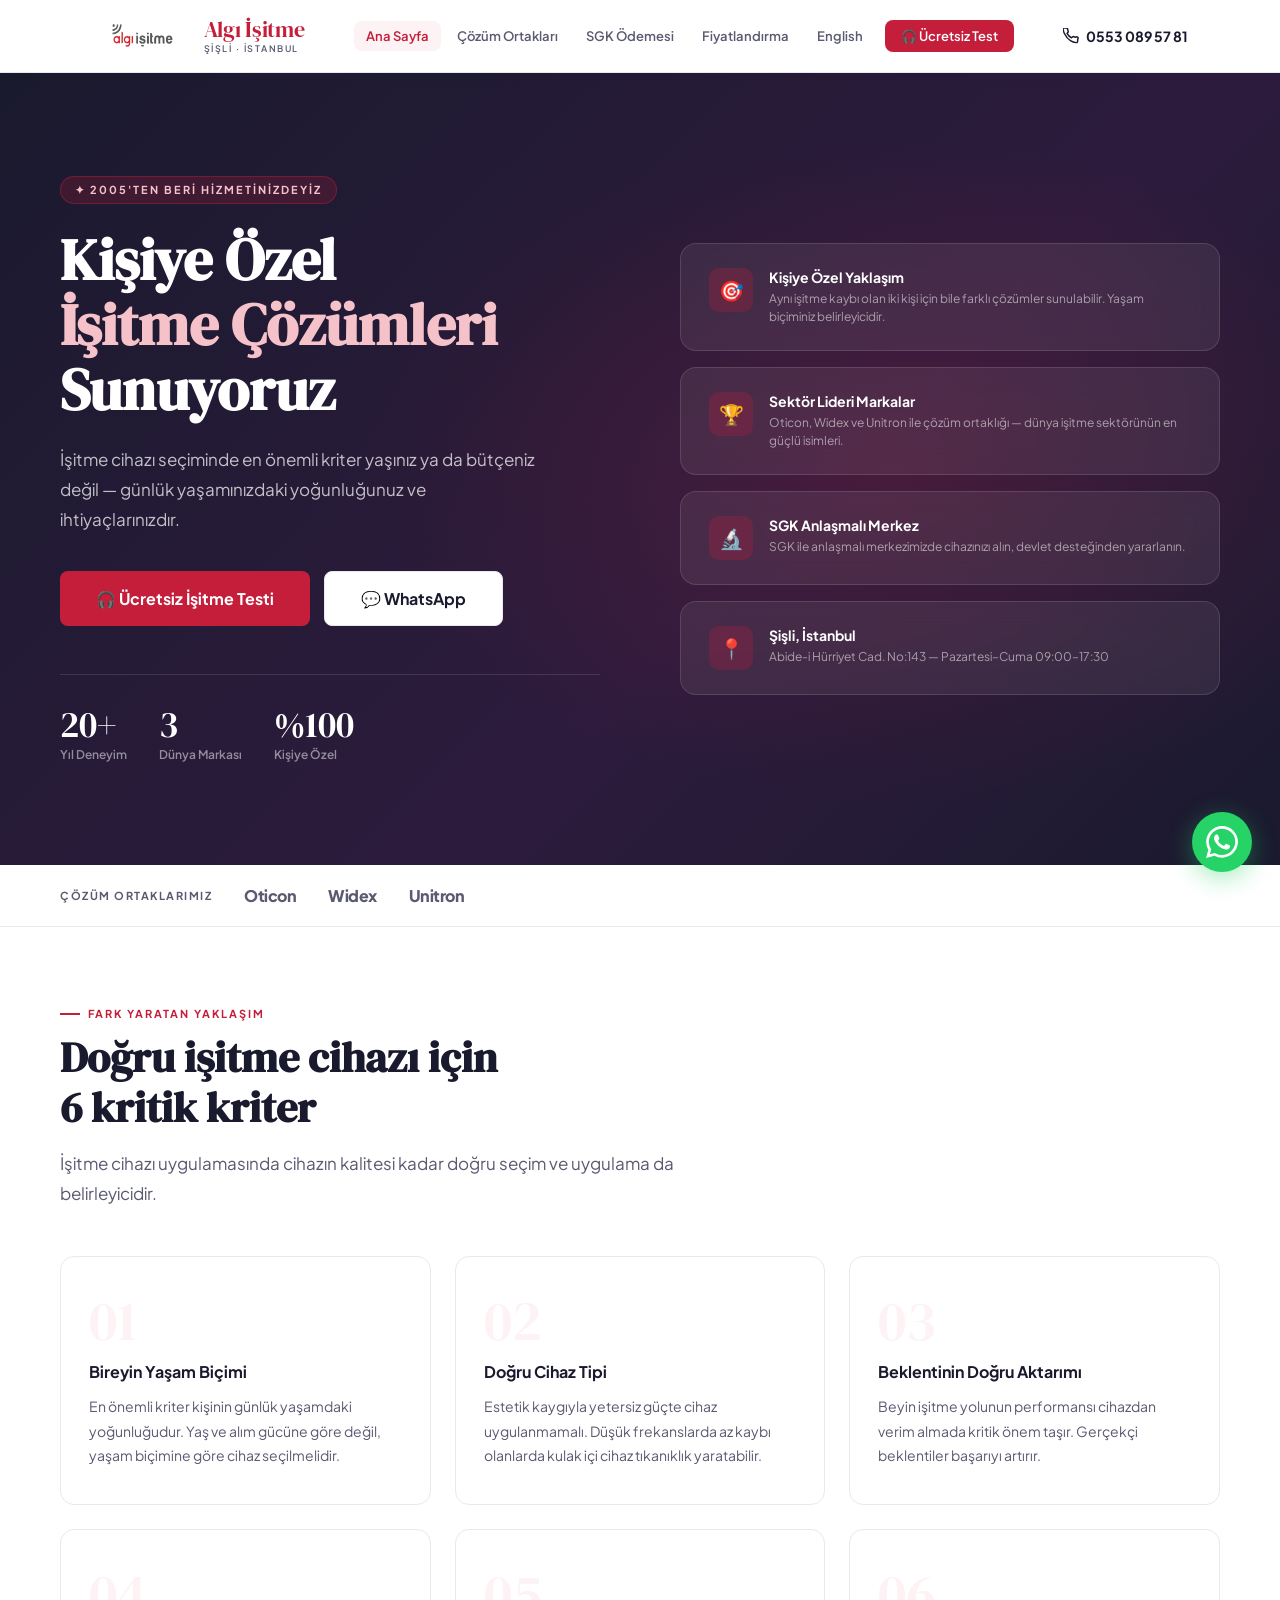
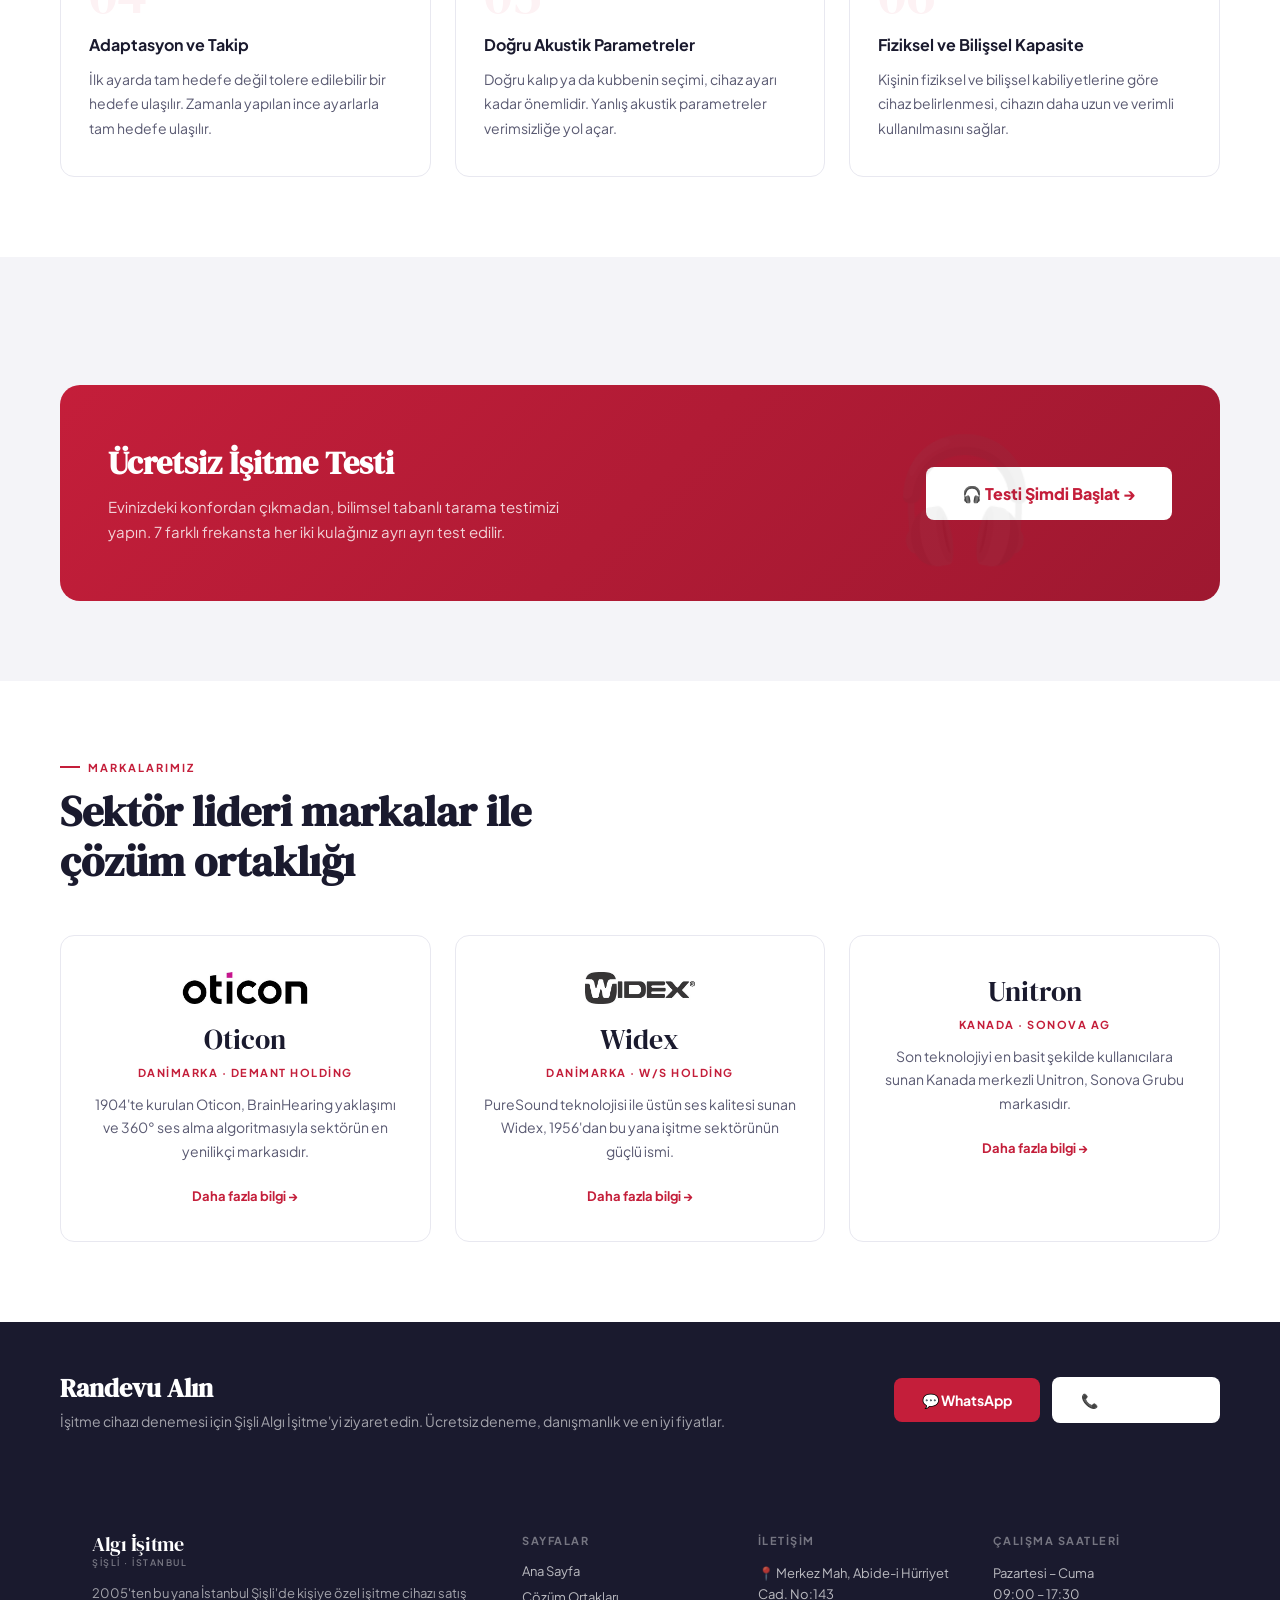
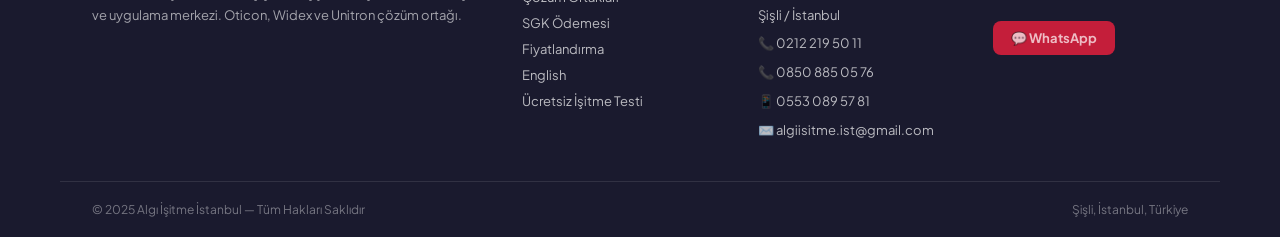
==== commit 5910dca8: "Add files via upload" ====
--- a/index.html
+++ b/index.html
@@ -276,7 +276,7 @@
 <header class="site-header">
   <div class="header-inner">
     <a href="index.html" class="logo-link">
-      <img src="LOGO.png" alt="Algı İşitme" class="logo-img" onerror="this.style.display='none'">
+      <img src="LOGO.png" alt="Algı İşitme" class="logo-img">
       <div>
         <span class="logo-text">Algı İşitme</span>
         <span class="logo-sub">Şişli · İstanbul</span>
@@ -424,12 +424,14 @@
     <h2 class="section-title">Sektör lideri markalar ile<br>çözüm ortaklığı</h2>
     <div class="partner-grid">
       <div class="partner-card">
+        <img src="oticon-logo.png" alt="Oticon" style="height:32px;object-fit:contain;margin-bottom:12px">
         <div class="partner-name">Oticon</div>
         <div class="partner-origin">Danimarka · Demant Holding</div>
         <p class="partner-desc">1904'te kurulan Oticon, BrainHearing yaklaşımı ve 360° ses alma algoritmasıyla sektörün en yenilikçi markasıdır.</p>
         <a href="cozum-ortaklari.html" class="partner-link">Daha fazla bilgi →</a>
       </div>
       <div class="partner-card">
+        <img src="widex-logo.png" alt="Widex" style="height:32px;object-fit:contain;margin-bottom:12px">
         <div class="partner-name">Widex</div>
         <div class="partner-origin">Danimarka · W/S Holding</div>
         <p class="partner-desc">PureSound teknolojisi ile üstün ses kalitesi sunan Widex, 1956'dan bu yana işitme sektörünün güçlü ismi.</p>
--- a/shared.css
+++ b/shared.css
@@ -67,7 +67,6 @@
 .logo-img {
   height: 48px;
   object-fit: contain;
-  mix-blend-mode: multiply;
 }
 .logo-text {
   font-family: 'DM Serif Display', serif;
